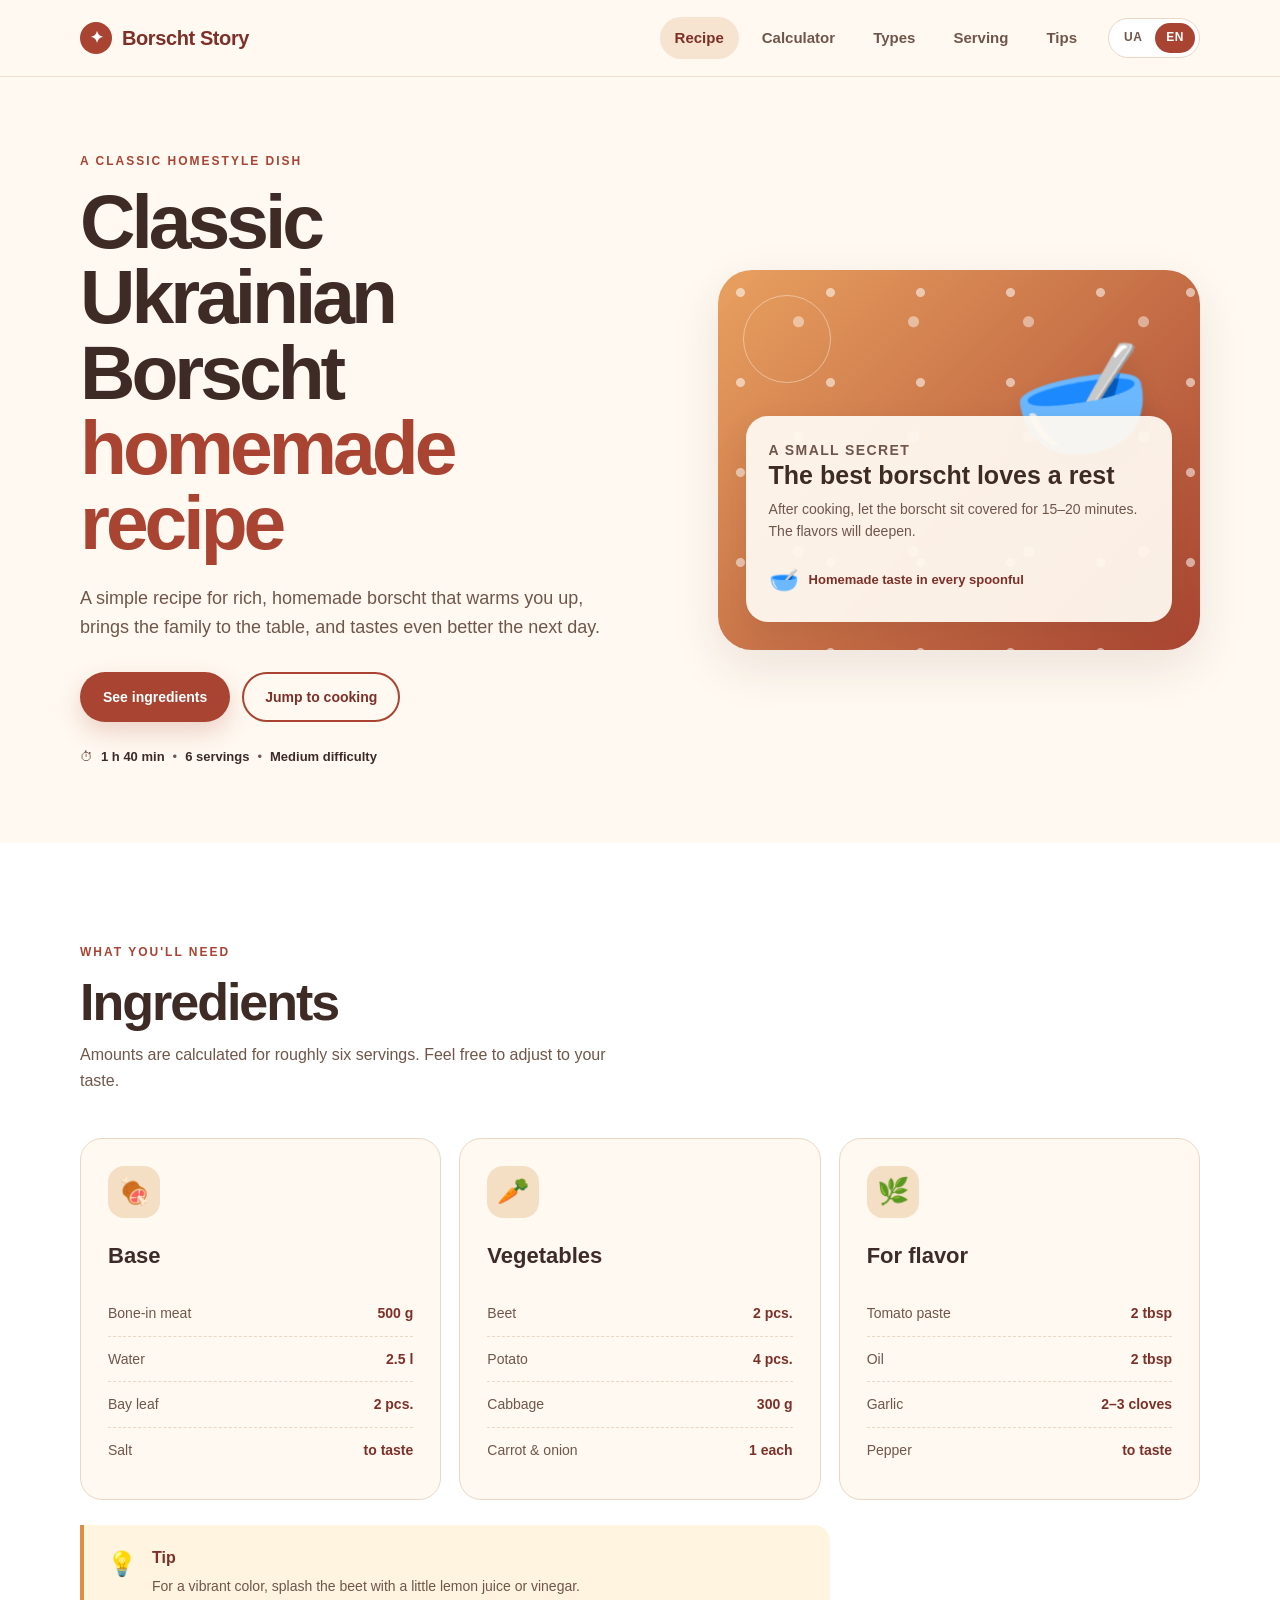
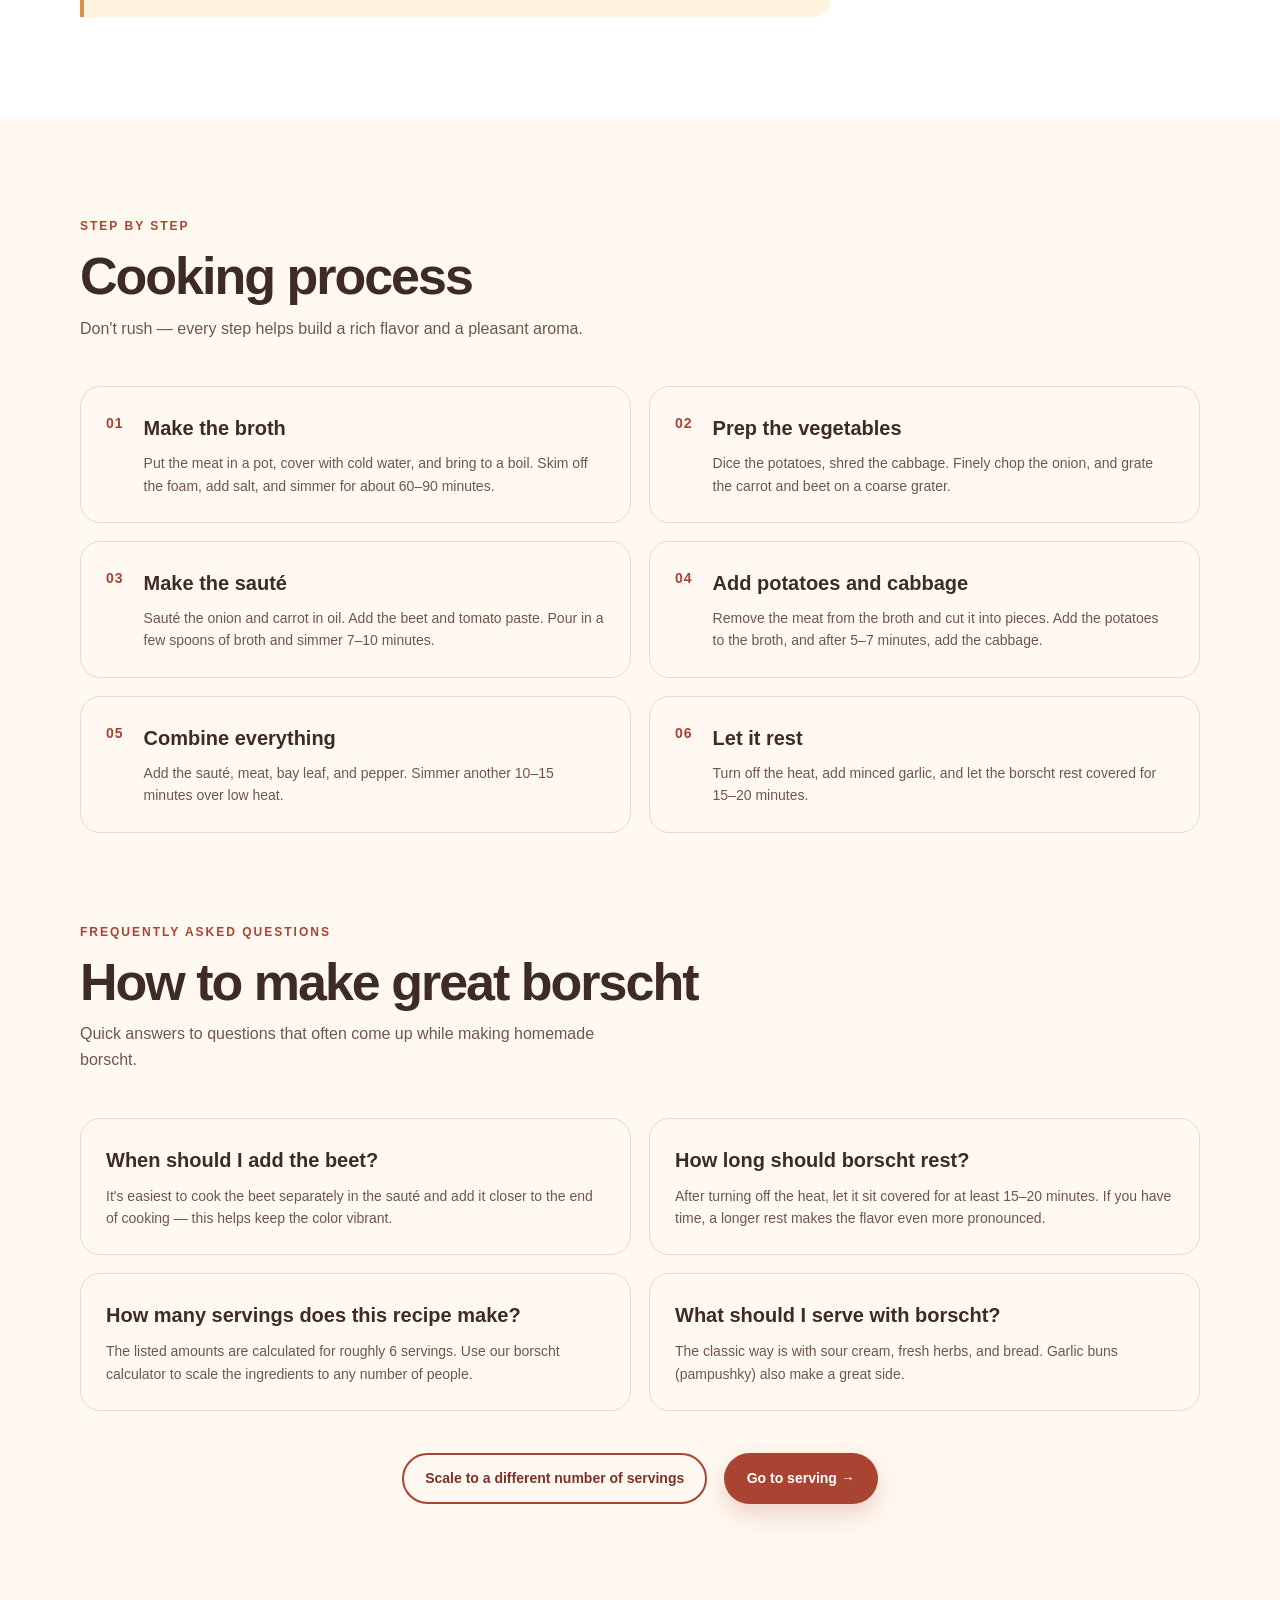
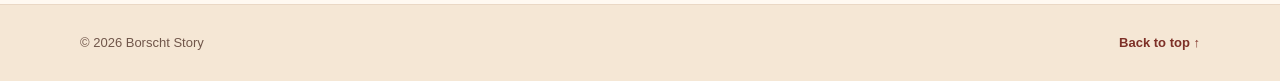
==== en/index.html @ 506a62af "Add files via upload" ====
<!DOCTYPE html>
<html lang="en">
<head>
    <meta charset="UTF-8">
    <meta name="viewport" content="width=device-width, initial-scale=1.0">
    <title>Classic Ukrainian Borscht — Homemade Recipe | Borscht Story</title>
    <meta name="description" content="Classic homemade Ukrainian borscht recipe: ingredients for 6 servings, step-by-step cooking instructions, and tips for a rich color and flavor.">
    <meta name="robots" content="index, follow">
    <meta name="theme-color" content="#a94432">
    <meta property="og:type" content="website">
    <meta property="og:locale" content="en_US">
    <meta property="og:locale:alternate" content="uk_UA">
    <meta property="og:site_name" content="Borscht Story">
    <meta property="og:title" content="Classic Ukrainian Borscht — Homemade Recipe">
    <meta property="og:description" content="Ingredients, proportions, and a step-by-step recipe for homemade Ukrainian borscht.">
    <meta property="og:url" content="https://lutsyuk93-cyber.github.io/borshchova-istoriia/en/index.html">
    <link rel="alternate" hreflang="en" href="https://lutsyuk93-cyber.github.io/borshchova-istoriia/en/index.html">
    <link rel="alternate" hreflang="uk" href="https://lutsyuk93-cyber.github.io/borshchova-istoriia/index.html">
    <link rel="alternate" hreflang="x-default" href="https://lutsyuk93-cyber.github.io/borshchova-istoriia/index.html">
    <meta name="twitter:card" content="summary">
    <link rel="icon" href="../favicon.svg" type="image/svg+xml">

    <script type="application/ld+json">
    {
      "@context": "https://schema.org",
      "@type": "Recipe",
      "name": "Classic Ukrainian Borscht",
      "description": "A rich homemade Ukrainian borscht recipe for 6 servings.",
      "inLanguage": "en",
      "author": {
        "@type": "Organization",
        "name": "Borscht Story"
      },
      "recipeCuisine": "Ukrainian",
      "recipeCategory": "Soup",
      "prepTime": "PT20M",
      "cookTime": "PT1H20M",
      "totalTime": "PT1H40M",
      "recipeYield": "6 servings",
      "keywords": "ukrainian borscht, classic borscht, homemade borscht, borscht recipe",
      "recipeIngredient": [
        "500 g bone-in meat",
        "2.5 l water",
        "2 beets",
        "4 potatoes",
        "300 g cabbage",
        "1 carrot",
        "1 onion",
        "2 tbsp tomato paste",
        "2 tbsp oil",
        "2–3 garlic cloves",
        "2 bay leaves",
        "salt and pepper to taste"
      ],
      "recipeInstructions": [
        {"@type":"HowToStep","name":"Make the broth","text":"Put the meat in a pot, cover with cold water, bring to a boil, skim off the foam, and simmer for 60–90 minutes."},
        {"@type":"HowToStep","name":"Prep the vegetables","text":"Dice the potatoes, shred the cabbage, finely chop the onion, and grate the carrot and beet."},
        {"@type":"HowToStep","name":"Make the sauté","text":"Sauté the onion and carrot, add the beet and tomato paste, pour in a few spoons of broth, and simmer for 7–10 minutes."},
        {"@type":"HowToStep","name":"Add potatoes and cabbage","text":"Add the potatoes to the broth; after 5–7 minutes add the cabbage."},
        {"@type":"HowToStep","name":"Combine everything","text":"Add the sauté, meat, bay leaf, and pepper; simmer for another 10–15 minutes."},
        {"@type":"HowToStep","name":"Let it rest","text":"Turn off the heat, add garlic, and let the borscht rest covered for 15–20 minutes."}
      ]
    }
    </script>

    <link rel="stylesheet" href="../style.css">
<script async src="https://www.googletagmanager.com/gtag/js?id=G-H1VVGTC3S6"></script>
<script>
  window.dataLayer = window.dataLayer || [];
  function gtag(){dataLayer.push(arguments);}
  gtag('js', new Date());
  gtag('config', 'G-H1VVGTC3S6');
</script>
</head>
<body id="top">

<header class="site-header">
    <div class="container header-inner">
        <a href="index.html" class="logo">
            <span class="logo-mark">✦</span>
            Borscht Story
        </a>

        <div class="nav-wrap">
            <nav class="main-nav">
                <a href="index.html" class="active">Recipe</a>
                <a href="calculator.html">Calculator</a>
                <a href="types-of-borscht.html">Types</a>
                <a href="serving.html">Serving</a>
                <a href="tips.html">Tips</a>
            </nav>
            <div class="lang-switch">
                <a href="../index.html">UA</a>
                <span class="lang-current">EN</span>
            </div>
        </div>
    </div>
</header>

<main>
    <section class="hero container">
        <div class="hero-content">
            <p class="eyebrow">A classic homestyle dish</p>

            <h1>
                Classic Ukrainian Borscht
                <span>homemade recipe</span>
            </h1>

            <p class="hero-description">
                A simple recipe for rich, homemade borscht that
                warms you up, brings the family to the table,
                and tastes even better the next day.
            </p>

            <div class="hero-buttons">
                <a href="#ingredients" class="button button-primary">
                    See ingredients
                </a>

                <a href="#steps" class="button button-secondary">
                    Jump to cooking
                </a>
            </div>

            <div class="quick-info">
                <span>⏱</span>
                <strong>1 h 40 min</strong>
                <span>•</span>
                <strong>6 servings</strong>
                <span>•</span>
                <strong>Medium difficulty</strong>
            </div>
        </div>

        <div class="hero-card">
            <div class="recipe-note">
                <p class="note-label">A small secret</p>
                <h2>The best borscht loves a rest</h2>
                <p>
                    After cooking, let the borscht sit covered
                    for 15–20 minutes. The flavors will deepen.
                </p>

                <div class="note-bottom">
                    <span class="note-icon">🥣</span>
                    <span>Homemade taste in every spoonful</span>
                </div>
            </div>
        </div>
    </section>

    <section class="section section-light" id="ingredients">
        <div class="container">
            <div class="section-heading">
                <p class="eyebrow">What you'll need</p>
                <h2>Ingredients</h2>
                <p>
                    Amounts are calculated for roughly six servings.
                    Feel free to adjust to your taste.
                </p>
            </div>

            <div class="ingredient-grid">
                <article class="ingredient-card">
                    <div class="card-icon">🍖</div>
                    <h3>Base</h3>

                    <ul class="ingredient-list">
                        <li>
                            <span>Bone-in meat</span>
                            <strong>500 g</strong>
                        </li>
                        <li>
                            <span>Water</span>
                            <strong>2.5 l</strong>
                        </li>
                        <li>
                            <span>Bay leaf</span>
                            <strong>2 pcs.</strong>
                        </li>
                        <li>
                            <span>Salt</span>
                            <strong>to taste</strong>
                        </li>
                    </ul>
                </article>

                <article class="ingredient-card">
                    <div class="card-icon">🥕</div>
                    <h3>Vegetables</h3>

                    <ul class="ingredient-list">
                        <li>
                            <span>Beet</span>
                            <strong>2 pcs.</strong>
                        </li>
                        <li>
                            <span>Potato</span>
                            <strong>4 pcs.</strong>
                        </li>
                        <li>
                            <span>Cabbage</span>
                            <strong>300 g</strong>
                        </li>
                        <li>
                            <span>Carrot &amp; onion</span>
                            <strong>1 each</strong>
                        </li>
                    </ul>
                </article>

                <article class="ingredient-card">
                    <div class="card-icon">🌿</div>
                    <h3>For flavor</h3>

                    <ul class="ingredient-list">
                        <li>
                            <span>Tomato paste</span>
                            <strong>2 tbsp</strong>
                        </li>
                        <li>
                            <span>Oil</span>
                            <strong>2 tbsp</strong>
                        </li>
                        <li>
                            <span>Garlic</span>
                            <strong>2–3 cloves</strong>
                        </li>
                        <li>
                            <span>Pepper</span>
                            <strong>to taste</strong>
                        </li>
                    </ul>
                </article>
            </div>

            <div class="tip-box">
                <span class="tip-symbol">💡</span>
                <div>
                    <strong>Tip</strong>
                    <p>
                        For a vibrant color, splash the beet with a
                        little lemon juice or vinegar.
                    </p>
                </div>
            </div>
        </div>
    </section>

    <section class="section" id="steps">
        <div class="container">
            <div class="section-heading">
                <p class="eyebrow">Step by step</p>
                <h2>Cooking process</h2>
                <p>
                    Don't rush — every step helps build a rich
                    flavor and a pleasant aroma.
                </p>
            </div>

            <div class="steps-list">
                <article class="step-card">
                    <div class="step-number">01</div>
                    <div>
                        <h3>Make the broth</h3>
                        <p>
                            Put the meat in a pot, cover with cold water,
                            and bring to a boil. Skim off the foam, add
                            salt, and simmer for about 60–90 minutes.
                        </p>
                    </div>
                </article>

                <article class="step-card">
                    <div class="step-number">02</div>
                    <div>
                        <h3>Prep the vegetables</h3>
                        <p>
                            Dice the potatoes, shred the cabbage.
                            Finely chop the onion, and grate the
                            carrot and beet on a coarse grater.
                        </p>
                    </div>
                </article>

                <article class="step-card">
                    <div class="step-number">03</div>
                    <div>
                        <h3>Make the sauté</h3>
                        <p>
                            Sauté the onion and carrot in oil.
                            Add the beet and tomato paste. Pour in
                            a few spoons of broth and simmer 7–10 minutes.
                        </p>
                    </div>
                </article>

                <article class="step-card">
                    <div class="step-number">04</div>
                    <div>
                        <h3>Add potatoes and cabbage</h3>
                        <p>
                            Remove the meat from the broth and cut it
                            into pieces. Add the potatoes to the broth,
                            and after 5–7 minutes, add the cabbage.
                        </p>
                    </div>
                </article>

                <article class="step-card">
                    <div class="step-number">05</div>
                    <div>
                        <h3>Combine everything</h3>
                        <p>
                            Add the sauté, meat, bay leaf, and pepper.
                            Simmer another 10–15 minutes over low heat.
                        </p>
                    </div>
                </article>

                <article class="step-card">
                    <div class="step-number">06</div>
                    <div>
                        <h3>Let it rest</h3>
                        <p>
                            Turn off the heat, add minced garlic, and
                            let the borscht rest covered for 15–20 minutes.
                        </p>
                    </div>
                </article>
            </div>


            <section class="seo-content" aria-labelledby="faq-title">
                <div class="section-heading">
                    <p class="eyebrow">Frequently asked questions</p>
                    <h2 id="faq-title">How to make great borscht</h2>
                    <p>Quick answers to questions that often come up while making homemade borscht.</p>
                </div>

                <div class="faq-grid">
                    <article class="faq-item">
                        <h3>When should I add the beet?</h3>
                        <p>It's easiest to cook the beet separately in the sauté and add it closer to the end of cooking — this helps keep the color vibrant.</p>
                    </article>
                    <article class="faq-item">
                        <h3>How long should borscht rest?</h3>
                        <p>After turning off the heat, let it sit covered for at least 15–20 minutes. If you have time, a longer rest makes the flavor even more pronounced.</p>
                    </article>
                    <article class="faq-item">
                        <h3>How many servings does this recipe make?</h3>
                        <p>The listed amounts are calculated for roughly 6 servings. Use our <a href="calculator.html">borscht calculator</a> to scale the ingredients to any number of people.</p>
                    </article>
                    <article class="faq-item">
                        <h3>What should I serve with borscht?</h3>
                        <p>The classic way is with sour cream, fresh herbs, and bread. Garlic buns (pampushky) also make a great side.</p>
                    </article>
                </div>
            </section>

            <div class="bottom-link">
                <a href="calculator.html" class="button button-secondary" style="margin-right:12px">
                    Scale to a different number of servings
                </a>
                <a href="serving.html" class="button button-primary">
                    Go to serving →
                </a>
            </div>
        </div>
    </section>
</main>

<footer class="site-footer">
    <div class="container footer-inner">
        <p>© 2026 Borscht Story</p>
        <a href="#top">Back to top ↑</a>
    </div>
</footer>

</body>
</html>
---- style.css ----
:root {
    --cream: #fff9f1;
    --cream-dark: #f5e7d5;
    --white: #ffffff;
    --brown: #3e2b25;
    --brown-light: #70564a;
    --red: #a94432;
    --red-dark: #7d3027;
    --orange: #df8d45;
    --yellow: #f3bd62;
    --green: #667b54;
    --border: #ead8c5;
    --shadow: 0 18px 50px rgba(82, 42, 25, 0.1);
}

* {
    box-sizing: border-box;
}

html {
    scroll-behavior: smooth;
}

body {
    margin: 0;
    color: var(--brown);
    background: var(--cream);
    font-family: Arial, Helvetica, sans-serif;
    line-height: 1.6;
}

a {
    color: inherit;
    text-decoration: none;
}

.container {
    width: min(1120px, calc(100% - 40px));
    margin: 0 auto;
}

.site-header {
    position: sticky;
    top: 0;
    z-index: 20;
    background: rgba(255, 249, 241, 0.92);
    border-bottom: 1px solid rgba(234, 216, 197, 0.8);
    backdrop-filter: blur(12px);
}

.header-inner {
    min-height: 76px;
    display: flex;
    align-items: center;
    justify-content: space-between;
    gap: 24px;
}

.logo {
    display: inline-flex;
    align-items: center;
    gap: 10px;
    color: var(--red-dark);
    font-size: 20px;
    font-weight: 800;
    letter-spacing: -0.4px;
}

.logo-mark {
    width: 32px;
    height: 32px;
    display: grid;
    place-items: center;
    color: var(--white);
    background: var(--red);
    border-radius: 50%;
    font-size: 16px;
}

.main-nav {
    display: flex;
    align-items: center;
    gap: 8px;
}

.main-nav a {
    position: relative;
    padding: 9px 15px;
    color: var(--brown-light);
    font-size: 15px;
    font-weight: 700;
    border-radius: 30px;
    transition: 0.25s ease;
}

.main-nav a:hover,
.main-nav a.active {
    color: var(--red-dark);
    background: #f7e4d0;
}

.hero {
    min-height: 610px;
    display: grid;
    grid-template-columns: 1fr 0.85fr;
    align-items: center;
    gap: 70px;
    padding-top: 75px;
    padding-bottom: 75px;
}

.hero-content {
    max-width: 610px;
}

.eyebrow {
    margin: 0 0 13px;
    color: var(--red);
    font-size: 12px;
    font-weight: 800;
    letter-spacing: 2px;
    text-transform: uppercase;
}

h1,
h2,
h3,
p {
    margin-top: 0;
}

h1 {
    max-width: 600px;
    margin-bottom: 24px;
    color: var(--brown);
    font-size: clamp(44px, 6vw, 78px);
    line-height: 0.98;
    letter-spacing: -4px;
}

h1 span {
    display: block;
    color: var(--red);
}

.hero-description {
    max-width: 535px;
    margin-bottom: 30px;
    color: var(--brown-light);
    font-size: 18px;
}

.hero-buttons {
    display: flex;
    flex-wrap: wrap;
    gap: 12px;
}

.button {
    display: inline-flex;
    align-items: center;
    justify-content: center;
    min-height: 48px;
    padding: 12px 21px;
    border: 2px solid transparent;
    border-radius: 30px;
    font-size: 14px;
    font-weight: 800;
    transition: transform 0.25s ease, box-shadow 0.25s ease, background 0.25s ease;
}

.button:hover {
    transform: translateY(-3px);
}

.button-primary {
    color: var(--white);
    background: var(--red);
    box-shadow: 0 10px 24px rgba(169, 68, 50, 0.22);
}

.button-primary:hover {
    background: var(--red-dark);
    box-shadow: 0 14px 28px rgba(169, 68, 50, 0.3);
}

.button-secondary {
    color: var(--red-dark);
    border-color: var(--red);
    background: transparent;
}

.button-secondary:hover {
    color: var(--white);
    background: var(--red);
}

.quick-info {
    display: flex;
    flex-wrap: wrap;
    align-items: center;
    gap: 8px;
    margin-top: 25px;
    color: var(--brown-light);
    font-size: 13px;
}

.quick-info strong {
    color: var(--brown);
}

.hero-card {
    min-height: 380px;
    position: relative;
    display: flex;
    align-items: flex-end;
    padding: 28px;
    overflow: hidden;
    border-radius: 34px;
    background:
        radial-gradient(circle at 25% 25%, rgba(255, 255, 255, 0.55) 0 4px, transparent 5px),
        radial-gradient(circle at 70% 45%, rgba(255, 255, 255, 0.45) 0 5px, transparent 6px),
        linear-gradient(135deg, #e8a05f, #a94532);
    background-size: 90px 90px, 115px 115px, auto;
    box-shadow: var(--shadow);
}

.hero-card::before {
    content: "🥣";
    position: absolute;
    top: 42px;
    right: 48px;
    font-size: 112px;
    transform: rotate(-10deg);
    filter: drop-shadow(0 18px 12px rgba(63, 30, 19, 0.2));
}

.hero-card::after {
    content: "";
    position: absolute;
    top: 25px;
    left: 25px;
    width: 86px;
    height: 86px;
    border: 1px solid rgba(255, 255, 255, 0.4);
    border-radius: 50%;
}

.recipe-note {
    position: relative;
    z-index: 1;
    width: 100%;
    padding: 23px;
    border-radius: 22px;
    color: var(--brown);
    background: rgba(255, 249, 241, 0.94);
    box-shadow: 0 12px 30px rgba(83, 40, 23, 0.12);
}

.note-label {
    margin-bottom: 7px;
    color: var(--red);
    font-size: 11px;
    font-weight: 800;
    letter-spacing: 1.4px;
    text-transform: uppercase;
}

.recipe-note h2 {
    margin-bottom: 8px;
    font-size: 25px;
    line-height: 1.15;
}

.recipe-note p {
    margin-bottom: 0;
    color: var(--brown-light);
    font-size: 14px;
}

.note-bottom {
    display: flex;
    align-items: center;
    gap: 10px;
    margin-top: 18px;
    color: var(--red-dark);
    font-size: 13px;
    font-weight: 800;
}

.note-icon {
    font-size: 24px;
}

.section {
    padding: 100px 0;
    scroll-margin-top: 70px;
}

.section-light {
    background: var(--white);
}

.section-heading {
    max-width: 650px;
    margin-bottom: 45px;
}

.section-heading h2 {
    margin-bottom: 12px;
    color: var(--brown);
    font-size: clamp(34px, 5vw, 52px);
    line-height: 1.05;
    letter-spacing: -2px;
}

.section-heading > p:last-child {
    max-width: 560px;
    margin-bottom: 0;
    color: var(--brown-light);
    font-size: 16px;
}

.ingredient-grid {
    display: grid;
    grid-template-columns: repeat(3, 1fr);
    gap: 18px;
}

.ingredient-card {
    padding: 27px;
    border: 1px solid var(--border);
    border-radius: 22px;
    background: var(--cream);
    transition: 0.25s ease;
}

.ingredient-card:hover {
    transform: translateY(-5px);
    box-shadow: var(--shadow);
}

.card-icon {
    width: 52px;
    height: 52px;
    display: grid;
    place-items: center;
    margin-bottom: 20px;
    border-radius: 16px;
    background: #f5dfc4;
    font-size: 26px;
}

.ingredient-card h3 {
    margin-bottom: 18px;
    font-size: 22px;
}

.ingredient-list {
    padding: 0;
    margin: 0;
    list-style: none;
}

.ingredient-list li {
    display: flex;
    justify-content: space-between;
    gap: 15px;
    padding: 11px 0;
    border-bottom: 1px dashed var(--border);
    color: var(--brown-light);
    font-size: 14px;
}

.ingredient-list li:last-child {
    border-bottom: 0;
}

.ingredient-list strong {
    color: var(--red-dark);
    text-align: right;
    white-space: nowrap;
}

.tip-box {
    display: flex;
    align-items: flex-start;
    gap: 15px;
    max-width: 750px;
    margin-top: 25px;
    padding: 20px 23px;
    border-left: 4px solid var(--orange);
    border-radius: 0 16px 16px 0;
    background: #fff4df;
}

.tip-symbol {
    font-size: 24px;
}

.tip-box strong {
    color: var(--red-dark);
}

.tip-box p {
    margin: 4px 0 0;
    color: var(--brown-light);
    font-size: 14px;
}

.steps-list {
    display: grid;
    grid-template-columns: repeat(2, 1fr);
    gap: 18px;
}

.step-card {
    display: flex;
    gap: 20px;
    padding: 25px;
    border: 1px solid var(--border);
    border-radius: 20px;
    background: var(--cream);
}

.step-number {
    flex: 0 0 auto;
    color: var(--red);
    font-size: 14px;
    font-weight: 900;
    letter-spacing: 1px;
}

.step-card h3 {
    margin-bottom: 8px;
    font-size: 20px;
}

.step-card p {
    margin-bottom: 0;
    color: var(--brown-light);
    font-size: 14px;
}

.bottom-link {
    margin-top: 42px;
    text-align: center;
}

/* Ілюстрація тарілки на другій сторінці */

.serving-hero {
    grid-template-columns: 1fr 0.9fr;
}

.bowl-art {
    position: relative;
    min-height: 390px;
    overflow: hidden;
    border-radius: 34px;
    background:
        radial-gradient(circle at 20% 20%, rgba(255, 255, 255, 0.35) 0 4px, transparent 5px),
        linear-gradient(145deg, #f3c58d, #df8c5f);
    box-shadow: var(--shadow);
}

.bowl-art::after {
    content: "";
    position: absolute;
    right: -50px;
    bottom: -75px;
    width: 230px;
    height: 230px;
    border: 1px solid rgba(255, 255, 255, 0.4);
    border-radius: 50%;
}

.bowl {
    position: absolute;
    z-index: 2;
    left: 50%;
    bottom: 57px;
    width: 245px;
    height: 145px;
    transform: translateX(-50%);
    border-radius: 0 0 120px 120px;
    background: linear-gradient(150deg, #c95c42, #873126);
    box-shadow: 0 25px 22px rgba(93, 37, 23, 0.27);
}

.bowl::after {
    content: "";
    position: absolute;
    right: 27px;
    bottom: 25px;
    width: 64px;
    height: 10px;
    border-radius: 50%;
    background: rgba(255, 255, 255, 0.18);
    transform: rotate(-15deg);
}

.soup {
    position: absolute;
    top: -25px;
    left: 15px;
    width: 215px;
    height: 58px;
    overflow: hidden;
    border: 8px solid #f2c9a8;
    border-radius: 50%;
    background: linear-gradient(145deg, #b94031, #79261f);
    box-shadow: inset 0 7px 0 rgba(255, 255, 255, 0.13);
}

.soup-piece {
    position: absolute;
    display: block;
    width: 30px;
    height: 12px;
    border-radius: 50%;
    background: #d87847;
    transform: rotate(20deg);
}

.piece-one {
    top: 13px;
    left: 43px;
}

.piece-two {
    top: 25px;
    left: 120px;
    transform: rotate(-17deg);
}

.piece-three {
    top: 8px;
    left: 160px;
    width: 21px;
    transform: rotate(40deg);
}

.soup-herb {
    position: absolute;
    display: block;
    width: 27px;
    height: 4px;
    border-radius: 50%;
    background: #83a15d;
}

.herb-one {
    top: 15px;
    left: 83px;
    transform: rotate(-20deg);
}

.herb-two {
    top: 34px;
    left: 75px;
    transform: rotate(32deg);
}

.herb-three {
    top: 20px;
    left: 143px;
    transform: rotate(-45deg);
}

.steam {
    position: absolute;
    z-index: 1;
    top: 60px;
    width: 4px;
    height: 90px;
    border-radius: 50%;
    background: rgba(255, 255, 255, 0.5);
    filter: blur(1px);
}

.steam-one {
    left: 38%;
    transform: rotate(8deg);
}

.steam-two {
    left: 50%;
    height: 75px;
    transform: rotate(-10deg);
}

.steam-three {
    left: 61%;
    height: 100px;
    transform: rotate(11deg);
}

.ready-grid {
    display: grid;
    grid-template-columns: 1fr 0.8fr;
    align-items: center;
    gap: 60px;
}

.ready-content h3 {
    margin-bottom: 23px;
    font-size: 25px;
}

.check-list {
    display: grid;
    gap: 15px;
    padding: 0;
    margin: 0;
    list-style: none;
}

.check-list li {
    position: relative;
    padding-left: 32px;
    color: var(--brown-light);
}

.check-list li::before {
    content: "✓";
    position: absolute;
    left: 0;
    top: 0;
    width: 22px;
    height: 22px;
    display: grid;
    place-items: center;
    color: var(--white);
    background: var(--green);
    border-radius: 50%;
    font-size: 13px;
    font-weight: 900;
}

.result-card {
    padding: 34px;
    text-align: center;
    border-radius: 25px;
    background: #fff1df;
}

.result-emoji {
    margin-bottom: 10px;
    font-size: 70px;
}

.result-card h3 {
    margin-bottom: 10px;
    font-size: 25px;
}

.result-card p {
    margin-bottom: 0;
    color: var(--brown-light);
    font-size: 14px;
}

.serving-grid {
    display: grid;
    grid-template-columns: repeat(3, 1fr);
    gap: 18px;
}

.serving-card {
    padding: 28px;
    border: 1px solid var(--border);
    border-radius: 23px;
    background: var(--white);
    transition: 0.25s ease;
}

.serving-card:hover {
    transform: translateY(-5px);
    box-shadow: var(--shadow);
}

.featured-card {
    border-color: #e4aa67;
    background: #fff3df;
}

.serving-icon {
    margin-bottom: 18px;
    font-size: 38px;
}

.serving-card h3 {
    margin-bottom: 9px;
    font-size: 23px;
}

.serving-card p {
    min-height: 76px;
    margin-bottom: 20px;
    color: var(--brown-light);
    font-size: 14px;
}

.serving-tags {
    display: flex;
    flex-wrap: wrap;
    gap: 7px;
}

.serving-tags span {
    padding: 5px 10px;
    color: var(--red-dark);
    background: #f6dfc5;
    border-radius: 20px;
    font-size: 11px;
    font-weight: 800;
}

.serving-guide {
    display: flex;
    align-items: flex-start;
    gap: 22px;
    max-width: 800px;
    margin: 28px auto 0;
    padding: 27px;
    border-radius: 20px;
    background: var(--cream-dark);
}

.guide-number {
    color: var(--red);
    font-size: 15px;
    font-weight: 900;
}

.serving-guide h3 {
    margin-bottom: 8px;
    font-size: 21px;
}

.serving-guide p {
    margin-bottom: 0;
    color: var(--brown-light);
    font-size: 14px;
}

.site-footer {
    padding: 28px 0;
    color: var(--brown-light);
    border-top: 1px solid var(--border);
    background: var(--cream-dark);
    font-size: 13px;
}

.footer-inner {
    display: flex;
    align-items: center;
    justify-content: space-between;
    gap: 20px;
}

.footer-inner p {
    margin: 0;
}

.footer-inner a {
    color: var(--red-dark);
    font-weight: 800;
}

@media (max-width: 850px) {
    .hero,
    .serving-hero {
        grid-template-columns: 1fr;
        gap: 45px;
    }

    .hero {
        padding-top: 55px;
        padding-bottom: 60px;
    }

    .hero-card,
    .bowl-art {
        min-height: 350px;
    }

    .ingredient-grid,
    .serving-grid {
        grid-template-columns: repeat(2, 1fr);
    }

    .serving-card:last-child {
        grid-column: 1 / -1;
    }

    .ready-grid {
        grid-template-columns: 1fr;
        gap: 35px;
    }
}

@media (max-width: 620px) {
    .container {
        width: min(100% - 28px, 1120px);
    }

    .header-inner {
        min-height: 68px;
    }

    .logo {
        font-size: 16px;
    }

    .logo-mark {
        width: 27px;
        height: 27px;
        font-size: 13px;
    }

    .main-nav {
        gap: 2px;
    }

    .main-nav a {
        padding: 7px 9px;
        font-size: 12px;
    }

    h1 {
        font-size: 51px;
        letter-spacing: -3px;
    }

    .hero-description {
        font-size: 16px;
    }

    .hero-buttons {
        align-items: stretch;
        flex-direction: column;
    }

    .button {
        width: 100%;
    }

    .quick-info {
        font-size: 12px;
    }

    .section {
        padding: 70px 0;
    }

    .section-heading {
        margin-bottom: 30px;
    }

    .section-heading h2 {
        font-size: 40px;
    }

    .ingredient-grid,
    .steps-list,
    .serving-grid {
        grid-template-columns: 1fr;
    }

    .serving-card:last-child {
        grid-column: auto;
    }

    .tip-box {
        padding: 17px;
    }

    .step-card,
    .ingredient-card,
    .serving-card {
        padding: 22px;
    }

    .hero-card {
        min-height: 330px;
        padding: 18px;
    }

    .hero-card::before {
        top: 30px;
        right: 28px;
        font-size: 85px;
    }

    .recipe-note {
        padding: 19px;
    }

    .bowl-art {
        min-height: 320px;
    }

    .bowl {
        transform: translateX(-50%) scale(0.85);
        transform-origin: bottom center;
    }

    .footer-inner {
        align-items: flex-start;
        flex-direction: column;
        gap: 8px;
    }
}

@media (prefers-reduced-motion: reduce) {
    html {
        scroll-behavior: auto;
    }

    *,
    *::before,
    *::after {
        transition: none !important;
    }
}


/* SEO/content blocks */
.faq-grid {
    display: grid;
    grid-template-columns: repeat(2, 1fr);
    gap: 18px;
}
.faq-item {
    padding: 25px;
    border: 1px solid var(--border);
    border-radius: 20px;
    background: var(--cream);
}
.faq-item h3 {
    margin-bottom: 9px;
    font-size: 20px;
}
.faq-item p {
    margin-bottom: 0;
    color: var(--brown-light);
    font-size: 14px;
}
.seo-content {
    margin-top: 90px;
}
@media (max-width: 620px) {
    .faq-grid {
        grid-template-columns: 1fr;
    }
    .seo-content {
        margin-top: 65px;
    }
}

/* Калькулятор борщу */
.calc-panel {
    display: flex;
    flex-wrap: wrap;
    align-items: center;
    justify-content: space-between;
    gap: 20px;
    margin-bottom: 30px;
    padding: 22px 26px;
    border: 1px solid var(--border);
    border-radius: 22px;
    background: var(--cream);
}

.calc-controls {
    display: flex;
    align-items: center;
    gap: 14px;
}

.calc-step-btn {
    width: 44px;
    height: 44px;
    display: grid;
    place-items: center;
    border: 2px solid var(--red);
    border-radius: 50%;
    background: var(--white);
    color: var(--red-dark);
    font-size: 22px;
    font-weight: 900;
    line-height: 1;
    cursor: pointer;
    transition: 0.2s ease;
}

.calc-step-btn:hover {
    background: var(--red);
    color: var(--white);
}

.calc-input-wrap {
    display: flex;
    align-items: baseline;
    gap: 8px;
}

.calc-input-wrap input {
    width: 72px;
    padding: 8px 4px;
    border: none;
    border-bottom: 3px solid var(--red);
    background: transparent;
    color: var(--brown);
    font-size: 34px;
    font-weight: 900;
    text-align: center;
}

.calc-input-wrap input:focus {
    outline: none;
}

.calc-input-wrap span {
    color: var(--brown-light);
    font-size: 14px;
    font-weight: 700;
}

.calc-presets {
    display: flex;
    flex-wrap: wrap;
    gap: 8px;
}

.calc-chip {
    padding: 9px 16px;
    border: 1px solid var(--border);
    border-radius: 30px;
    background: var(--white);
    color: var(--brown-light);
    font-size: 14px;
    font-weight: 800;
    cursor: pointer;
    transition: 0.2s ease;
}

.calc-chip:hover {
    border-color: var(--red);
    color: var(--red-dark);
}

.calc-grid {
    margin-bottom: 25px;
}

@media (max-width: 620px) {
    .calc-panel {
        flex-direction: column;
        align-items: stretch;
        text-align: center;
    }
    .calc-controls {
        justify-content: center;
    }
}

/* Перемикач мов */
.nav-wrap {
    display: flex;
    align-items: center;
    gap: 16px;
}

.lang-switch {
    display: flex;
    align-items: center;
    gap: 2px;
    padding: 4px;
    border: 1px solid var(--border);
    border-radius: 20px;
    background: var(--white);
}

.lang-switch a,
.lang-switch span {
    display: inline-block;
    padding: 5px 11px;
    border-radius: 16px;
    font-size: 12px;
    font-weight: 800;
    letter-spacing: 0.5px;
}

.lang-switch span.lang-current {
    color: var(--white);
    background: var(--red);
}

.lang-switch a {
    color: var(--brown-light);
    transition: 0.2s ease;
}

.lang-switch a:hover {
    color: var(--red-dark);
    background: #f7e4d0;
}

@media (max-width: 620px) {
    .nav-wrap {
        gap: 8px;
    }
    .lang-switch a,
    .lang-switch span {
        padding: 4px 8px;
        font-size: 11px;
    }
}
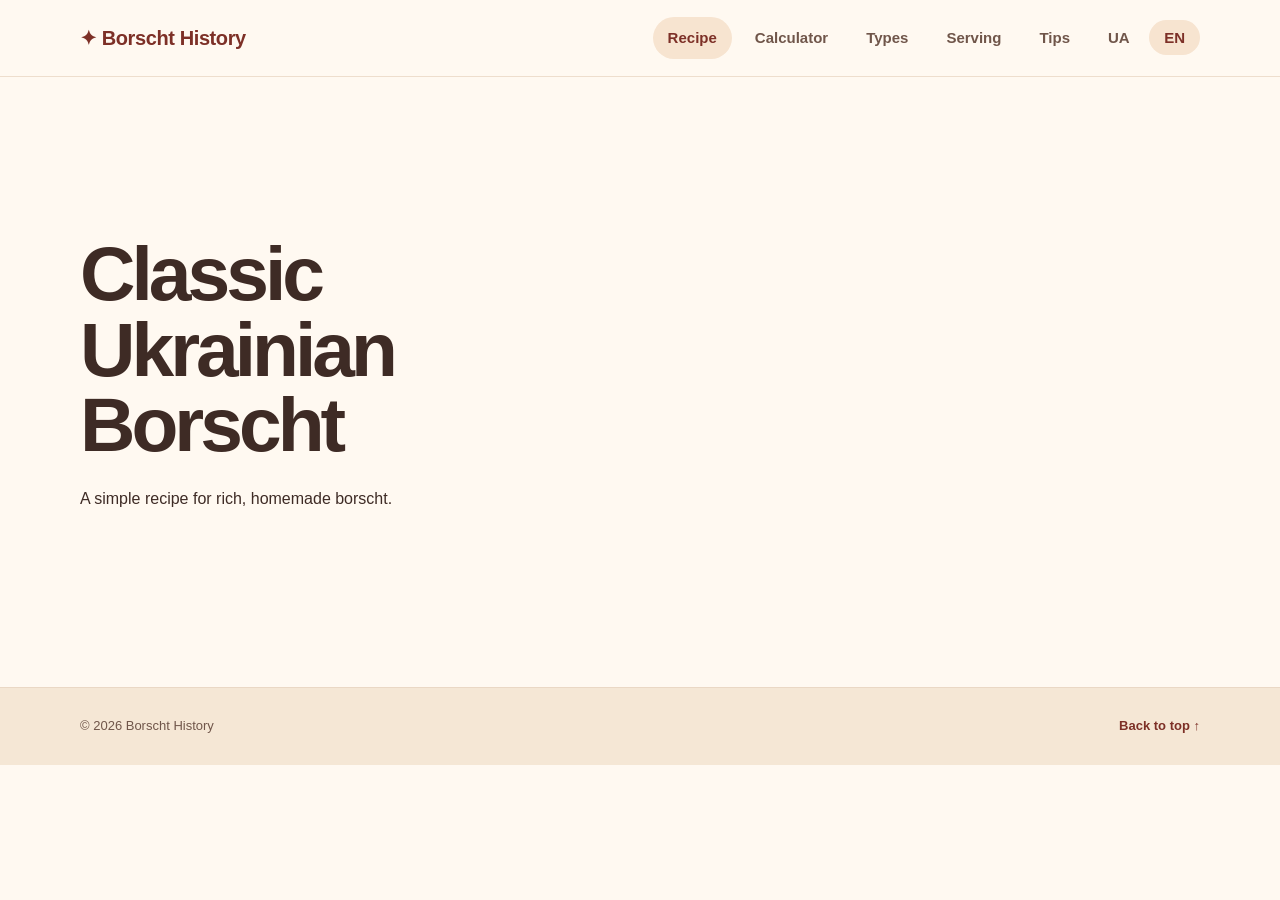
==== commit 347fbaf2: "Add files via upload" ====
--- a/en/index.html
+++ b/en/index.html
@@ -3,380 +3,39 @@
 <head>
     <meta charset="UTF-8">
     <meta name="viewport" content="width=device-width, initial-scale=1.0">
-    <title>Classic Ukrainian Borscht — Homemade Recipe | Borscht Story</title>
-    <meta name="description" content="Classic homemade Ukrainian borscht recipe: ingredients for 6 servings, step-by-step cooking instructions, and tips for a rich color and flavor.">
-    <meta name="robots" content="index, follow">
-    <meta name="theme-color" content="#a94432">
-    <meta property="og:type" content="website">
-    <meta property="og:locale" content="en_US">
-    <meta property="og:locale:alternate" content="uk_UA">
-    <meta property="og:site_name" content="Borscht Story">
-    <meta property="og:title" content="Classic Ukrainian Borscht — Homemade Recipe">
-    <meta property="og:description" content="Ingredients, proportions, and a step-by-step recipe for homemade Ukrainian borscht.">
-    <meta property="og:url" content="https://lutsyuk93-cyber.github.io/borshchova-istoriia/en/index.html">
-    <link rel="alternate" hreflang="en" href="https://lutsyuk93-cyber.github.io/borshchova-istoriia/en/index.html">
-    <link rel="alternate" hreflang="uk" href="https://lutsyuk93-cyber.github.io/borshchova-istoriia/index.html">
-    <link rel="alternate" hreflang="x-default" href="https://lutsyuk93-cyber.github.io/borshchova-istoriia/index.html">
-    <meta name="twitter:card" content="summary">
-    <link rel="icon" href="../favicon.svg" type="image/svg+xml">
-
-    <script type="application/ld+json">
-    {
-      "@context": "https://schema.org",
-      "@type": "Recipe",
-      "name": "Classic Ukrainian Borscht",
-      "description": "A rich homemade Ukrainian borscht recipe for 6 servings.",
-      "inLanguage": "en",
-      "author": {
-        "@type": "Organization",
-        "name": "Borscht Story"
-      },
-      "recipeCuisine": "Ukrainian",
-      "recipeCategory": "Soup",
-      "prepTime": "PT20M",
-      "cookTime": "PT1H20M",
-      "totalTime": "PT1H40M",
-      "recipeYield": "6 servings",
-      "keywords": "ukrainian borscht, classic borscht, homemade borscht, borscht recipe",
-      "recipeIngredient": [
-        "500 g bone-in meat",
-        "2.5 l water",
-        "2 beets",
-        "4 potatoes",
-        "300 g cabbage",
-        "1 carrot",
-        "1 onion",
-        "2 tbsp tomato paste",
-        "2 tbsp oil",
-        "2–3 garlic cloves",
-        "2 bay leaves",
-        "salt and pepper to taste"
-      ],
-      "recipeInstructions": [
-        {"@type":"HowToStep","name":"Make the broth","text":"Put the meat in a pot, cover with cold water, bring to a boil, skim off the foam, and simmer for 60–90 minutes."},
-        {"@type":"HowToStep","name":"Prep the vegetables","text":"Dice the potatoes, shred the cabbage, finely chop the onion, and grate the carrot and beet."},
-        {"@type":"HowToStep","name":"Make the sauté","text":"Sauté the onion and carrot, add the beet and tomato paste, pour in a few spoons of broth, and simmer for 7–10 minutes."},
-        {"@type":"HowToStep","name":"Add potatoes and cabbage","text":"Add the potatoes to the broth; after 5–7 minutes add the cabbage."},
-        {"@type":"HowToStep","name":"Combine everything","text":"Add the sauté, meat, bay leaf, and pepper; simmer for another 10–15 minutes."},
-        {"@type":"HowToStep","name":"Let it rest","text":"Turn off the heat, add garlic, and let the borscht rest covered for 15–20 minutes."}
-      ]
-    }
-    </script>
-
+    <title>Classic Ukrainian Borscht — Home Recipe | Borscht History</title>
     <link rel="stylesheet" href="../style.css">
-<script async src="https://www.googletagmanager.com/gtag/js?id=G-H1VVGTC3S6"></script>
-<script>
-  window.dataLayer = window.dataLayer || [];
-  function gtag(){dataLayer.push(arguments);}
-  gtag('js', new Date());
-  gtag('config', 'G-H1VVGTC3S6');
-</script>
 </head>
 <body id="top">
-
 <header class="site-header">
     <div class="container header-inner">
-        <a href="index.html" class="logo">
-            <span class="logo-mark">✦</span>
-            Borscht Story
-        </a>
-
-        <div class="nav-wrap">
-            <nav class="main-nav">
-                <a href="index.html" class="active">Recipe</a>
-                <a href="calculator.html">Calculator</a>
-                <a href="types-of-borscht.html">Types</a>
-                <a href="serving.html">Serving</a>
-                <a href="tips.html">Tips</a>
-            </nav>
-            <div class="lang-switch">
+        <a href="index.html" class="logo">✦ Borscht History</a>
+        <nav class="main-nav">
+            <a href="index.html" class="active">Recipe</a>
+            <a href="kalkulyator.html">Calculator</a>
+            <a href="vydy-borschu.html">Types</a>
+            <a href="serving.html">Serving</a>
+            <a href="porady.html">Tips</a>
+            <div class="lang-switcher">
                 <a href="../index.html">UA</a>
-                <span class="lang-current">EN</span>
+                <a href="index.html" class="active">EN</a>
             </div>
-        </div>
+        </nav>
     </div>
 </header>
-
 <main>
     <section class="hero container">
-        <div class="hero-content">
-            <p class="eyebrow">A classic homestyle dish</p>
-
-            <h1>
-                Classic Ukrainian Borscht
-                <span>homemade recipe</span>
-            </h1>
-
-            <p class="hero-description">
-                A simple recipe for rich, homemade borscht that
-                warms you up, brings the family to the table,
-                and tastes even better the next day.
-            </p>
-
-            <div class="hero-buttons">
-                <a href="#ingredients" class="button button-primary">
-                    See ingredients
-                </a>
-
-                <a href="#steps" class="button button-secondary">
-                    Jump to cooking
-                </a>
-            </div>
-
-            <div class="quick-info">
-                <span>⏱</span>
-                <strong>1 h 40 min</strong>
-                <span>•</span>
-                <strong>6 servings</strong>
-                <span>•</span>
-                <strong>Medium difficulty</strong>
-            </div>
-        </div>
-
-        <div class="hero-card">
-            <div class="recipe-note">
-                <p class="note-label">A small secret</p>
-                <h2>The best borscht loves a rest</h2>
-                <p>
-                    After cooking, let the borscht sit covered
-                    for 15–20 minutes. The flavors will deepen.
-                </p>
-
-                <div class="note-bottom">
-                    <span class="note-icon">🥣</span>
-                    <span>Homemade taste in every spoonful</span>
-                </div>
-            </div>
-        </div>
-    </section>
-
-    <section class="section section-light" id="ingredients">
-        <div class="container">
-            <div class="section-heading">
-                <p class="eyebrow">What you'll need</p>
-                <h2>Ingredients</h2>
-                <p>
-                    Amounts are calculated for roughly six servings.
-                    Feel free to adjust to your taste.
-                </p>
-            </div>
-
-            <div class="ingredient-grid">
-                <article class="ingredient-card">
-                    <div class="card-icon">🍖</div>
-                    <h3>Base</h3>
-
-                    <ul class="ingredient-list">
-                        <li>
-                            <span>Bone-in meat</span>
-                            <strong>500 g</strong>
-                        </li>
-                        <li>
-                            <span>Water</span>
-                            <strong>2.5 l</strong>
-                        </li>
-                        <li>
-                            <span>Bay leaf</span>
-                            <strong>2 pcs.</strong>
-                        </li>
-                        <li>
-                            <span>Salt</span>
-                            <strong>to taste</strong>
-                        </li>
-                    </ul>
-                </article>
-
-                <article class="ingredient-card">
-                    <div class="card-icon">🥕</div>
-                    <h3>Vegetables</h3>
-
-                    <ul class="ingredient-list">
-                        <li>
-                            <span>Beet</span>
-                            <strong>2 pcs.</strong>
-                        </li>
-                        <li>
-                            <span>Potato</span>
-                            <strong>4 pcs.</strong>
-                        </li>
-                        <li>
-                            <span>Cabbage</span>
-                            <strong>300 g</strong>
-                        </li>
-                        <li>
-                            <span>Carrot &amp; onion</span>
-                            <strong>1 each</strong>
-                        </li>
-                    </ul>
-                </article>
-
-                <article class="ingredient-card">
-                    <div class="card-icon">🌿</div>
-                    <h3>For flavor</h3>
-
-                    <ul class="ingredient-list">
-                        <li>
-                            <span>Tomato paste</span>
-                            <strong>2 tbsp</strong>
-                        </li>
-                        <li>
-                            <span>Oil</span>
-                            <strong>2 tbsp</strong>
-                        </li>
-                        <li>
-                            <span>Garlic</span>
-                            <strong>2–3 cloves</strong>
-                        </li>
-                        <li>
-                            <span>Pepper</span>
-                            <strong>to taste</strong>
-                        </li>
-                    </ul>
-                </article>
-            </div>
-
-            <div class="tip-box">
-                <span class="tip-symbol">💡</span>
-                <div>
-                    <strong>Tip</strong>
-                    <p>
-                        For a vibrant color, splash the beet with a
-                        little lemon juice or vinegar.
-                    </p>
-                </div>
-            </div>
-        </div>
-    </section>
-
-    <section class="section" id="steps">
-        <div class="container">
-            <div class="section-heading">
-                <p class="eyebrow">Step by step</p>
-                <h2>Cooking process</h2>
-                <p>
-                    Don't rush — every step helps build a rich
-                    flavor and a pleasant aroma.
-                </p>
-            </div>
-
-            <div class="steps-list">
-                <article class="step-card">
-                    <div class="step-number">01</div>
-                    <div>
-                        <h3>Make the broth</h3>
-                        <p>
-                            Put the meat in a pot, cover with cold water,
-                            and bring to a boil. Skim off the foam, add
-                            salt, and simmer for about 60–90 minutes.
-                        </p>
-                    </div>
-                </article>
-
-                <article class="step-card">
-                    <div class="step-number">02</div>
-                    <div>
-                        <h3>Prep the vegetables</h3>
-                        <p>
-                            Dice the potatoes, shred the cabbage.
-                            Finely chop the onion, and grate the
-                            carrot and beet on a coarse grater.
-                        </p>
-                    </div>
-                </article>
-
-                <article class="step-card">
-                    <div class="step-number">03</div>
-                    <div>
-                        <h3>Make the sauté</h3>
-                        <p>
-                            Sauté the onion and carrot in oil.
-                            Add the beet and tomato paste. Pour in
-                            a few spoons of broth and simmer 7–10 minutes.
-                        </p>
-                    </div>
-                </article>
-
-                <article class="step-card">
-                    <div class="step-number">04</div>
-                    <div>
-                        <h3>Add potatoes and cabbage</h3>
-                        <p>
-                            Remove the meat from the broth and cut it
-                            into pieces. Add the potatoes to the broth,
-                            and after 5–7 minutes, add the cabbage.
-                        </p>
-                    </div>
-                </article>
-
-                <article class="step-card">
-                    <div class="step-number">05</div>
-                    <div>
-                        <h3>Combine everything</h3>
-                        <p>
-                            Add the sauté, meat, bay leaf, and pepper.
-                            Simmer another 10–15 minutes over low heat.
-                        </p>
-                    </div>
-                </article>
-
-                <article class="step-card">
-                    <div class="step-number">06</div>
-                    <div>
-                        <h3>Let it rest</h3>
-                        <p>
-                            Turn off the heat, add minced garlic, and
-                            let the borscht rest covered for 15–20 minutes.
-                        </p>
-                    </div>
-                </article>
-            </div>
-
-
-            <section class="seo-content" aria-labelledby="faq-title">
-                <div class="section-heading">
-                    <p class="eyebrow">Frequently asked questions</p>
-                    <h2 id="faq-title">How to make great borscht</h2>
-                    <p>Quick answers to questions that often come up while making homemade borscht.</p>
-                </div>
-
-                <div class="faq-grid">
-                    <article class="faq-item">
-                        <h3>When should I add the beet?</h3>
-                        <p>It's easiest to cook the beet separately in the sauté and add it closer to the end of cooking — this helps keep the color vibrant.</p>
-                    </article>
-                    <article class="faq-item">
-                        <h3>How long should borscht rest?</h3>
-                        <p>After turning off the heat, let it sit covered for at least 15–20 minutes. If you have time, a longer rest makes the flavor even more pronounced.</p>
-                    </article>
-                    <article class="faq-item">
-                        <h3>How many servings does this recipe make?</h3>
-                        <p>The listed amounts are calculated for roughly 6 servings. Use our <a href="calculator.html">borscht calculator</a> to scale the ingredients to any number of people.</p>
-                    </article>
-                    <article class="faq-item">
-                        <h3>What should I serve with borscht?</h3>
-                        <p>The classic way is with sour cream, fresh herbs, and bread. Garlic buns (pampushky) also make a great side.</p>
-                    </article>
-                </div>
-            </section>
-
-            <div class="bottom-link">
-                <a href="calculator.html" class="button button-secondary" style="margin-right:12px">
-                    Scale to a different number of servings
-                </a>
-                <a href="serving.html" class="button button-primary">
-                    Go to serving →
-                </a>
-            </div>
+        <div>
+            <h1>Classic Ukrainian Borscht</h1>
+            <p>A simple recipe for rich, homemade borscht.</p>
         </div>
     </section>
 </main>
-
 <footer class="site-footer">
     <div class="container footer-inner">
-        <p>© 2026 Borscht Story</p>
+        <p>© 2026 Borscht History</p>
         <a href="#top">Back to top ↑</a>
     </div>
 </footer>
-
 </body>
 </html>
--- a/style.css
+++ b/style.css
@@ -1066,56 +1066,3 @@
         justify-content: center;
     }
 }
-
-/* Перемикач мов */
-.nav-wrap {
-    display: flex;
-    align-items: center;
-    gap: 16px;
-}
-
-.lang-switch {
-    display: flex;
-    align-items: center;
-    gap: 2px;
-    padding: 4px;
-    border: 1px solid var(--border);
-    border-radius: 20px;
-    background: var(--white);
-}
-
-.lang-switch a,
-.lang-switch span {
-    display: inline-block;
-    padding: 5px 11px;
-    border-radius: 16px;
-    font-size: 12px;
-    font-weight: 800;
-    letter-spacing: 0.5px;
-}
-
-.lang-switch span.lang-current {
-    color: var(--white);
-    background: var(--red);
-}
-
-.lang-switch a {
-    color: var(--brown-light);
-    transition: 0.2s ease;
-}
-
-.lang-switch a:hover {
-    color: var(--red-dark);
-    background: #f7e4d0;
-}
-
-@media (max-width: 620px) {
-    .nav-wrap {
-        gap: 8px;
-    }
-    .lang-switch a,
-    .lang-switch span {
-        padding: 4px 8px;
-        font-size: 11px;
-    }
-}
